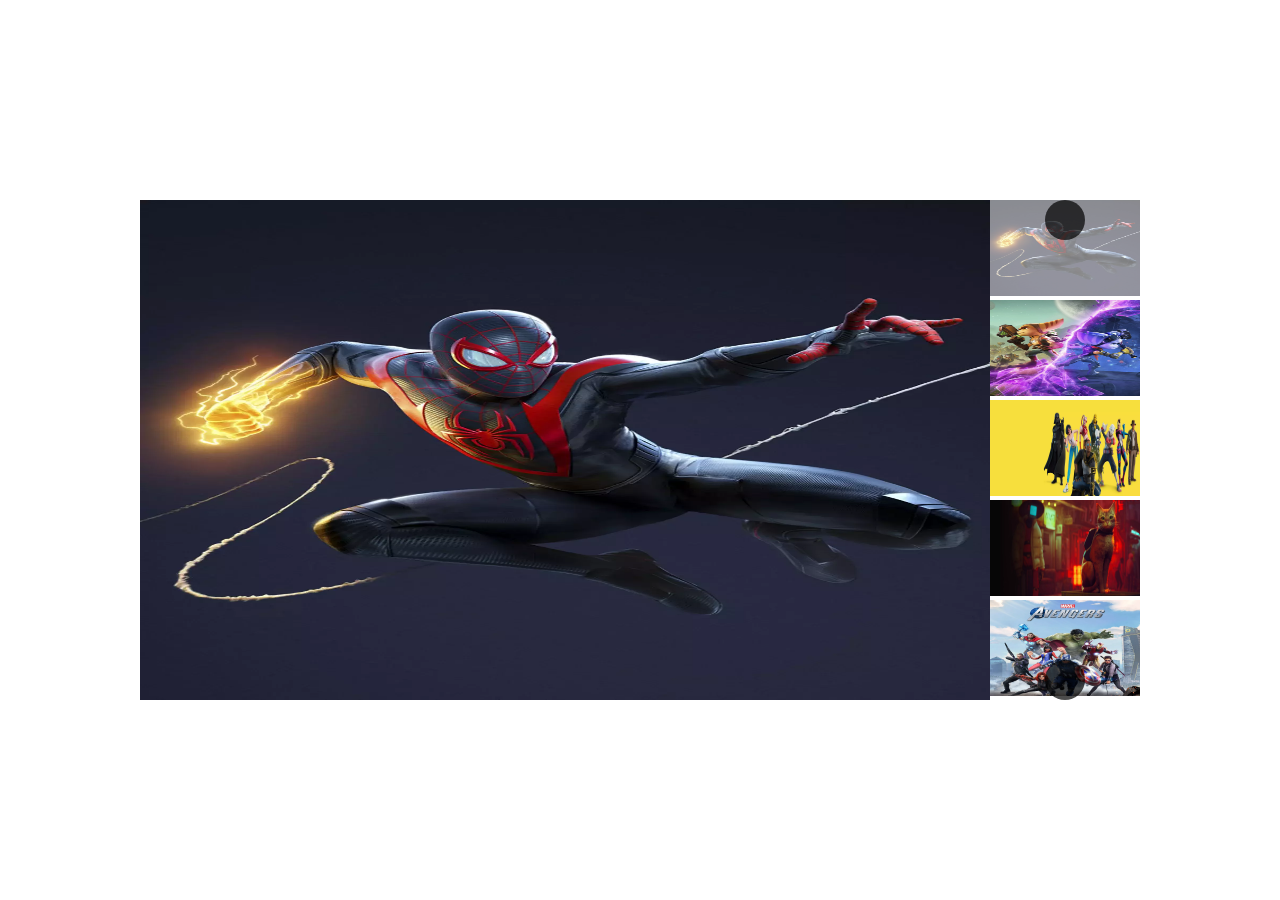
==== bonus/index.html @ 391d949a "aggiunta object" ====
<!DOCTYPE html>
<html lang="en">
<head>
    <meta charset="UTF-8">
    <meta http-equiv="X-UA-Compatible" content="IE=edge">
    <meta name="viewport" content="width=device-width, initial-scale=1.0">
    <link rel="stylesheet" href="style.css">
    <link rel="stylesheet" href="https://cdnjs.cloudflare.com/ajax/libs/font-awesome/6.2.0/css/all.min.css" integrity="sha512-xh6O/CkQoPOWDdYTDqeRdPCVd1SpvCA9XXcUnZS2FmJNp1coAFzvtCN9BmamE+4aHK8yyUHUSCcJHgXloTyT2A==" crossorigin="anonymous" referrerpolicy="no-referrer" />
    
</head>
<body>
    <main>
    </main>
    <script src="main.js"></script>
</body>
---- bonus/style.css ----
*{
    margin: 0;
    padding: 0;
    box-sizing: border-box;
}
main{
    width: 100%;
    height: 100vh;
    display: flex;
    justify-content: center;
    align-items: center;
}
.container{
    width: 70%;
    height: 70vh;
    display: flex;
    justify-content: center;
    align-items: center;

}

.slider{
    height: 500px;
    width: 1100px; 
    /* background-color: #EAEAEA; */
   
}
.hidden{
    display: none;
}
.item{
    height: 100%;
    width: 100%; 
    display: flex;
}

.img-size{
   height: 500px;
   min-width: 850px;  
   max-width: 850px;  
}
.img2{
    height: 96px;
    width: 100%;  
 }

.thumb{
    width: 150px;
    height: 100%;
    position: relative;
    /* background-color: aqua; */
}

.next {
    cursor: pointer;
    position: absolute;
    width: 40px;
    height: 40px;
    font-size: 30px;
    font-weight: bold;
    background-color: rgba(0, 0, 0, 0.7);
    color: rgba(255, 255, 255, 0.8);
    border-radius: 50%;
    top: 0;
    left: 50%;
    transform: translate(-50%, -50%);
    padding-left: 7px;
    padding-top: 5px;
     margin-top: 20px;
  }
.prev{
    cursor: pointer;
    position: absolute;
    width: 40px;
    height: 40px;
    font-size: 30px;
    font-weight: bold;
    background-color: rgba(0, 0, 0, 0.7);
    color: rgba(255, 255, 255, 0.8);
    border-radius: 50%;
    top: 90%;
    left: 50%;
    transform: translate(-50%, -50%);
     padding-left: 7px;
     padding-top: 5px;
     margin-top: 30px;
    
}
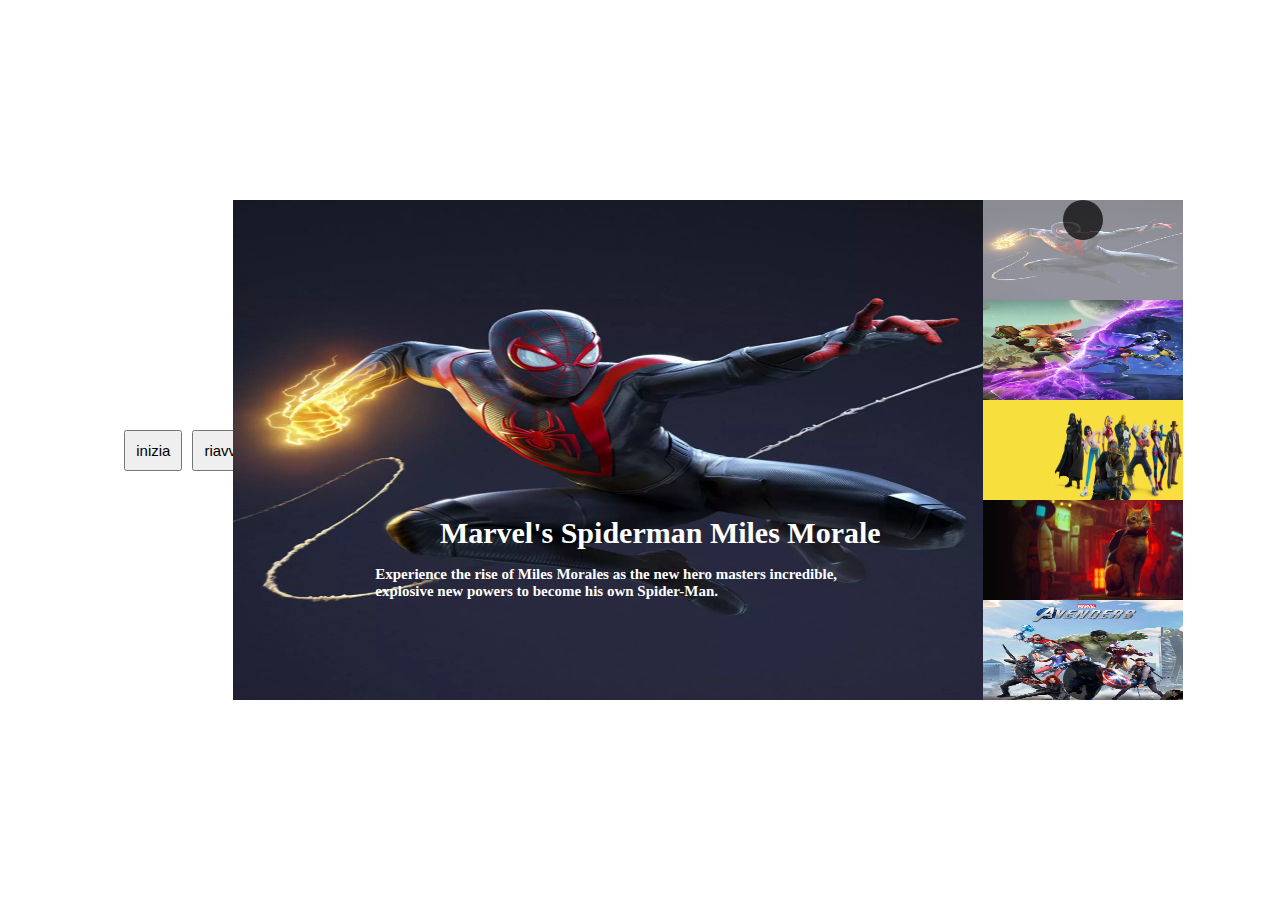
==== commit 9f303247: "tasti bonus" ====
--- a/bonus/index.html
+++ b/bonus/index.html
@@ -10,6 +10,8 @@
 </head>
 <body>
     <main>
+        <button id="btn">inizia</button>
+        <button id="btn2">riavvia</button>
     </main>
     <script src="main.js"></script>
 </body>--- a/bonus/style.css
+++ b/bonus/style.css
@@ -32,26 +32,47 @@
     height: 100%;
     width: 100%; 
     display: flex;
+    position: relative;
+}
+.title{
+    font-size: 30px;
+    color: white;
+    position: absolute;
+    bottom: 30%;
+    right: 30%;
+    font-weight: bold;
+    text-align: center;
+    width: 50%;
+
+}
+.desc{
+    font-size: 15px;
+    color: white;
+    position: absolute;
+    bottom: 20%;
+    right: 35%;
+    width: 50%;
+    font-weight: bold;
 }
 
 .img-size{
-   height: 500px;
-   min-width: 850px;  
-   max-width: 850px;  
-}
-.img2{
-    height: 96px;
-    width: 100%;  
+    height: 500px;
+    min-width: 750px;  
+    max-width: 750px;  
  }
-
-.thumb{
-    width: 150px;
-    height: 100%;
-    position: relative;
-    /* background-color: aqua; */
-}
-
-.next {
+ .img2{
+     height: 100px;
+     width: 100%;  
+     display: block;
+  }
+ 
+ .thumb{
+     width: 200px;
+     height: 100%;
+     position: relative;
+     /* background-color: aqua; */
+ }
+ .next {
     cursor: pointer;
     position: absolute;
     width: 40px;
@@ -68,7 +89,7 @@
     padding-top: 5px;
      margin-top: 20px;
   }
-.prev{
+  .prev{
     cursor: pointer;
     position: absolute;
     width: 40px;
@@ -85,4 +106,14 @@
      padding-top: 5px;
      margin-top: 30px;
     
+}
+#btn{
+    padding: 10px;
+    margin-right: 10px;
+    font-size: 15px;
+}
+#btn2{
+    padding: 10px;
+   
+    font-size: 15px;
 }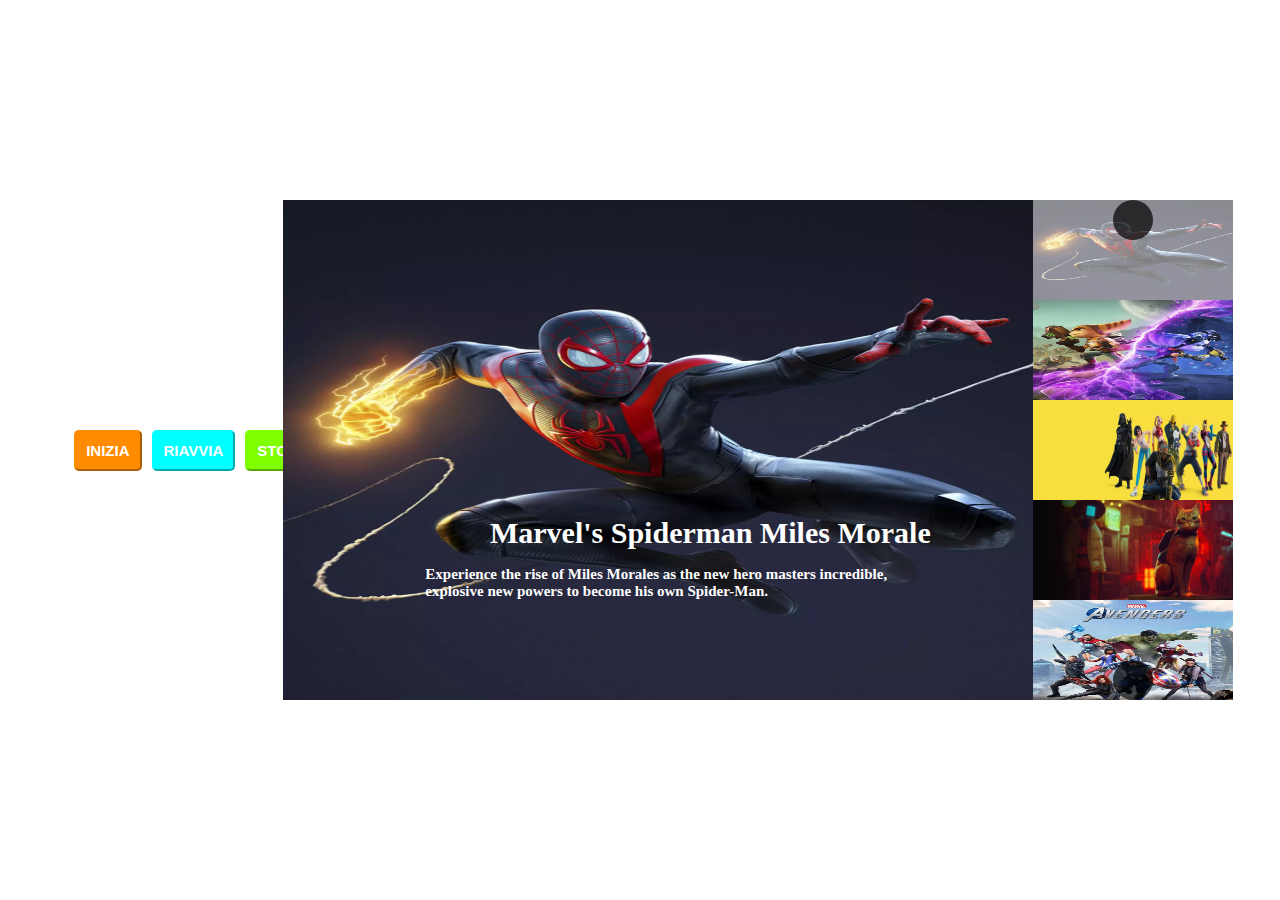
==== commit 2fca47a5: "pulsante stop" ====
--- a/bonus/index.html
+++ b/bonus/index.html
@@ -10,8 +10,9 @@
 </head>
 <body>
     <main>
-        <button id="btn">inizia</button>
-        <button id="btn2">riavvia</button>
+        <button id="btn"><strong>INIZIA</strong></button>
+        <button id="btn2"><strong>RIAVVIA</strong></button>
+        <button id="btn3"><strong>STOP</strong></button>
     </main>
     <script src="main.js"></script>
 </body>--- a/bonus/style.css
+++ b/bonus/style.css
@@ -111,9 +111,25 @@
     padding: 10px;
     margin-right: 10px;
     font-size: 15px;
+    border-radius: 5px;
+    background-color: darkorange;
+    border-color: darkorange;
+    color: white;
 }
 #btn2{
     padding: 10px;
-   
+    margin-right: 10px;
     font-size: 15px;
+    border-radius: 5px;
+    background-color: aqua;
+    color: white;
+    border-color: aqua;
+}
+#btn3{
+    padding: 10px;
+    font-size: 15px;
+    border-radius: 5px;
+    background-color: chartreuse;
+    border-color: chartreuse;
+    color: white;
 }